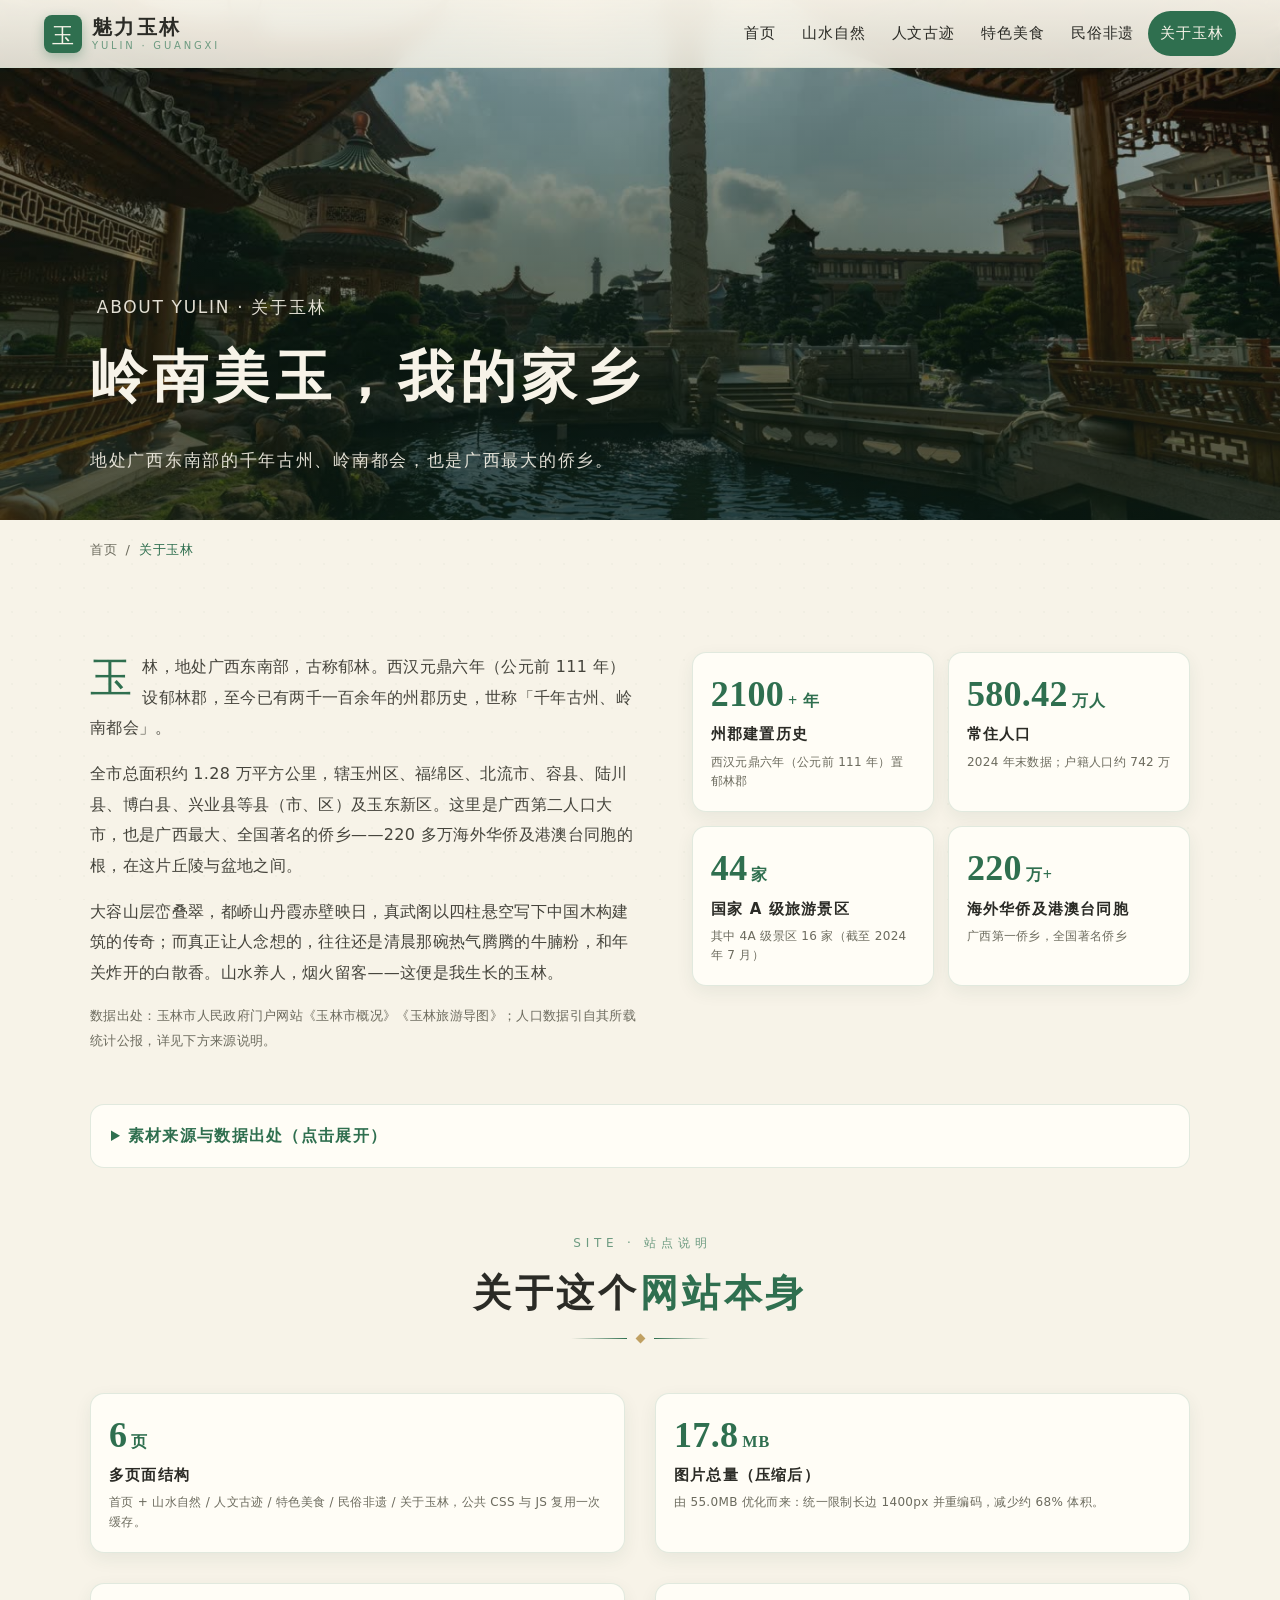
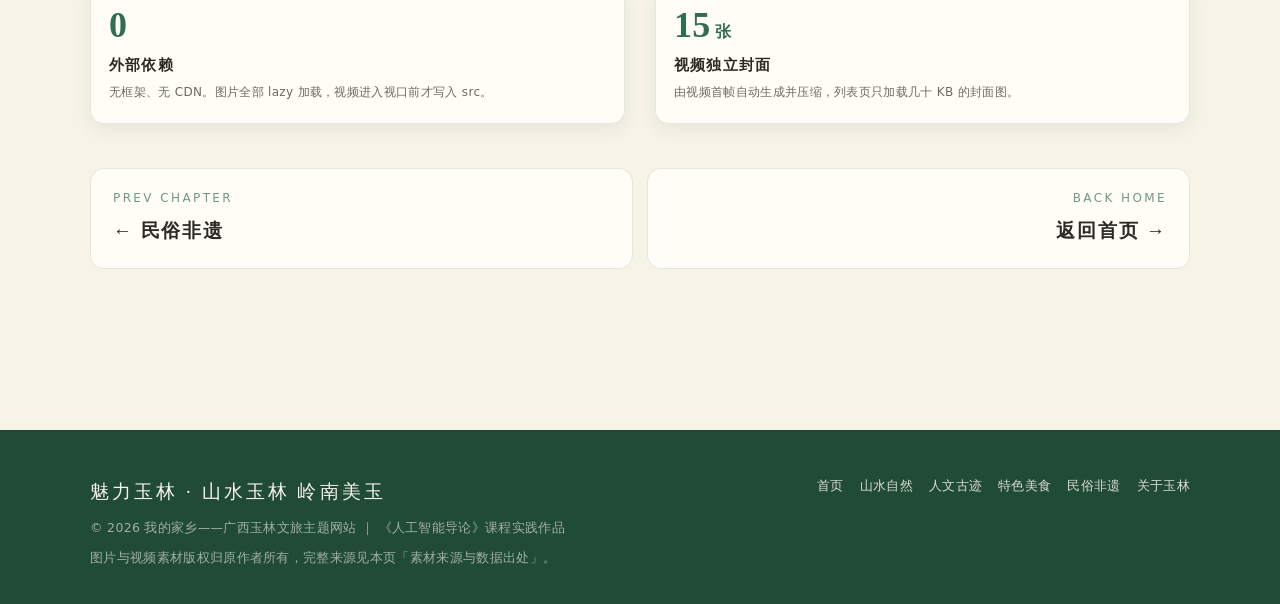
==== about.html @ e33d5b45 "refactor: 拆分为多页面站点并全面优化加载性能 - 新增 nature/culture/food/folk/about 五个内容子页，与首页互跳（导航/面包屑/上下页）  - 抽出公共 ass" ====
<!DOCTYPE html>
<html lang="zh-CN">
<head>
<meta charset="UTF-8">
<meta name="viewport" content="width=device-width, initial-scale=1">
<title>关于玉林 · 魅力玉林 | 城市概况、数据与素材来源</title>
<meta name="description" content="玉林城市概况：2100 余年州郡史、常住人口、A 级景区与侨乡数据，以及本站全部素材来源清单。">
<link rel="stylesheet" href="assets/css/style.css">
</head>
<body class="page-about">

<!-- ==================== 顶栏 ==================== -->
<header class="topbar" id="topbar">
  <a class="brand" href="index.html" aria-label="魅力玉林 首页">
    <span class="seal" aria-hidden="true">玉</span>
    <span class="brand-text"><strong>魅力玉林</strong><em>YULIN · GUANGXI</em></span>
  </a>
  <button class="nav-toggle" id="navToggle" type="button" aria-label="打开导航菜单" aria-expanded="false" aria-controls="nav">
    <span></span><span></span><span></span>
  </button>
  <nav class="nav" id="nav">
    <a href="index.html">首页</a>
    <a href="nature.html">山水自然</a>
    <a href="culture.html">人文古迹</a>
    <a href="food.html">特色美食</a>
    <a href="folk.html">民俗非遗</a>
    <a class="active" href="about.html">关于玉林</a>
  </nav>
</header>

<main>
  <!-- ==================== 章节 Banner ==================== -->
  <section class="banner">
    <img class="banner-img"
         src="images/云天文化城/image_【云天宫】不知天上宫阙，今夕是何..._5.jpg"
         alt="云天文化城重檐飞檐" width="1400" height="933" fetchpriority="high" decoding="async">
    <div class="wrap">
      <p class="banner-kicker">ABOUT YULIN · 关于玉林</p>
      <h1>岭南美玉，我的家乡</h1>
      <p>地处广西东南部的千年古州、岭南都会，也是广西最大的侨乡。</p>
    </div>
  </section>

  <div class="wrap">
    <nav class="crumbs" aria-label="面包屑导航">
      <a href="index.html">首页</a><span aria-hidden="true">/</span><span aria-current="page">关于玉林</span>
    </nav>
  </div>

  <!-- ==================== 城市介绍 + 数据 ==================== -->
  <section class="section">
    <div class="wrap">
      <div class="about-layout">
        <div class="about-text reveal">
          <p>玉林，地处广西东南部，古称郁林。西汉元鼎六年（公元前 111 年）设郁林郡，至今已有两千一百余年的州郡历史，世称「千年古州、岭南都会」。</p>
          <p>全市总面积约 1.28 万平方公里，辖玉州区、福绵区、北流市、容县、陆川县、博白县、兴业县等县（市、区）及玉东新区。这里是广西第二人口大市，也是广西最大、全国著名的侨乡——220 多万海外华侨及港澳台同胞的根，在这片丘陵与盆地之间。</p>
          <p>大容山层峦叠翠，都峤山丹霞赤壁映日，真武阁以四柱悬空写下中国木构建筑的传奇；而真正让人念想的，往往还是清晨那碗热气腾腾的牛腩粉，和年关炸开的白散香。山水养人，烟火留客——这便是我生长的玉林。</p>
          <p style="color:var(--muted);font-size:13px">数据出处：玉林市人民政府门户网站《玉林市概况》《玉林旅游导图》；人口数据引自其所载统计公报，详见下方来源说明。</p>
        </div>

        <div class="stats reveal">
          <div class="stat"><b>2100<i>+ 年</i></b><strong>州郡建置历史</strong><em>西汉元鼎六年（公元前 111 年）置郁林郡</em></div>
          <div class="stat"><b>580.42<i>万人</i></b><strong>常住人口</strong><em>2024 年末数据；户籍人口约 742 万</em></div>
          <div class="stat"><b>44<i>家</i></b><strong>国家 A 级旅游景区</strong><em>其中 4A 级景区 16 家（截至 2024 年 7 月）</em></div>
          <div class="stat"><b>220<i>万+</i></b><strong>海外华侨及港澳台同胞</strong><em>广西第一侨乡，全国著名侨乡</em></div>
        </div>
      </div>

      <!-- ==================== 素材来源 ==================== -->
      <details class="sources reveal" id="sources">
        <summary>素材来源与数据出处（点击展开）</summary>
        <ul>
          <li>大容山 —— 图片 <a href="https://v.douyin.com/3YPUq7xlpsA/" target="_blank" rel="noopener">来源</a>｜视频 <a href="https://v.douyin.com/UGxauupCKGM/" target="_blank" rel="noopener">来源</a></li>
          <li>都峤山 —— 图片 <a href="https://v.douyin.com/fMrpQuWSE94/" target="_blank" rel="noopener">来源</a>｜视频 <a href="https://v.douyin.com/XEjjGRvowjA/" target="_blank" rel="noopener">来源</a></li>
          <li>五彩田园 —— 图片 <a href="https://v.douyin.com/7SADv9L0hDQ/" target="_blank" rel="noopener">来源一</a>、<a href="https://v.douyin.com/dZ1dAxAmpXE/" target="_blank" rel="noopener">来源二</a>｜视频 <a href="https://v.douyin.com/965Pdrl10FY/" target="_blank" rel="noopener">来源</a></li>
          <li>云天文化城 —— 图片 <a href="https://v.douyin.com/Hn6-Z_jtMvI/" target="_blank" rel="noopener">来源</a>｜视频 <a href="https://v.douyin.com/rLKQ4XEEldM/" target="_blank" rel="noopener">来源</a></li>
          <li>真武阁 —— 图片 <a href="https://v.douyin.com/7GkKJ3GbTnc/" target="_blank" rel="noopener">来源</a>｜视频 <a href="https://v.douyin.com/QRXuP50OrpE/" target="_blank" rel="noopener">来源</a></li>
          <li>容州古城 —— 图片 <a href="https://v.douyin.com/Sz82HFeQaGE/" target="_blank" rel="noopener">来源</a>｜视频 <a href="https://v.douyin.com/4uToIEbN_6U/" target="_blank" rel="noopener">来源</a></li>
          <li>客家围屋 —— 图片 <a href="https://v.douyin.com/CV21WQJUL6o/" target="_blank" rel="noopener">来源</a>｜视频 <a href="https://v.douyin.com/ZmzEB37P-wI/" target="_blank" rel="noopener">来源</a></li>
          <li>玉林牛巴 —— 图片 <a href="https://v.douyin.com/6QT5-VgBDtg/" target="_blank" rel="noopener">来源</a>｜视频 <a href="https://v.douyin.com/kp5RqLrjoj8/" target="_blank" rel="noopener">来源</a></li>
          <li>牛腩粉 —— 图片 <a href="https://v.douyin.com/qm5jIbzY8Mo/" target="_blank" rel="noopener">来源一</a>、<a href="https://v.douyin.com/1zoo-OaxwOw/" target="_blank" rel="noopener">来源二</a>、<a href="https://v.douyin.com/xk7M1U4oWoc/" target="_blank" rel="noopener">来源三</a>｜视频 <a href="https://v.douyin.com/Qy0x3wLJGQk/" target="_blank" rel="noopener">来源</a></li>
          <li>玉林白散 —— 图片 <a href="https://v.douyin.com/neT2dTKUNKA/" target="_blank" rel="noopener">来源</a>｜视频 <a href="https://v.douyin.com/3ed1xKkwOqg/" target="_blank" rel="noopener">来源</a></li>
          <li>福绵鸭 —— 图片 <a href="https://v.douyin.com/lck3PCItN-Y/" target="_blank" rel="noopener">来源</a>｜视频 <a href="https://v.douyin.com/juvAnXawW_g/" target="_blank" rel="noopener">来源</a></li>
          <li>玉林八音 —— 图片 <a href="https://v.douyin.com/ANZ27YuTKTY/" target="_blank" rel="noopener">来源</a>｜视频 <a href="https://v.douyin.com/fQB8aFXVew4/" target="_blank" rel="noopener">来源</a></li>
          <li>桂南采茶戏 —— 视频 <a href="https://v.douyin.com/_YShk_xRxvM/" target="_blank" rel="noopener">来源</a></li>
          <li>客家山歌 —— 视频 <a href="https://v.douyin.com/OTaK-ZQKKiI/" target="_blank" rel="noopener">来源</a></li>
          <li>玉林木偶戏 —— 图片 <a href="https://v.douyin.com/b_32V5vmQDI/" target="_blank" rel="noopener">来源</a>｜视频 <a href="https://v.douyin.com/hQR5QPqquMw/" target="_blank" rel="noopener">来源</a></li>
        </ul>
        <p class="note">
          完整溯源清单另见本站 <code>资料/图像溯源.docx</code>。所有图片与视频素材均采集自抖音公开短视频，版权归原作者所有，本站仅用于《人工智能导论》课程实践展示，不作商业用途。
          城市数据参考：玉林市人民政府门户网站
          <a href="http://www.yulin.gov.cn/zwgk/zjyl/ylgk/t997131.shtml" target="_blank" rel="noopener">《玉林市概况》</a>、
          <a href="http://www.yulin.gov.cn/bmlqfw/jsms/yk/lydt/t18738068.shtml" target="_blank" rel="noopener">《玉林旅游导图》</a>。
        </p>
      </details>

      <!-- ==================== 站点说明 ==================== -->
      <div class="sec-head reveal" style="margin-top:clamp(40px,5vw,64px)">
        <p class="sec-kicker">Site · 站点说明</p>
        <h2 class="sec-title">关于这个<b>网站本身</b></h2>
        <div class="sec-divider" aria-hidden="true"><i></i><span></span><i></i></div>
      </div>

      <div class="theme-grid reveal">
        <div class="stat">
          <b>6<i>页</i></b>
          <strong>多页面结构</strong>
          <em>首页 + 山水自然 / 人文古迹 / 特色美食 / 民俗非遗 / 关于玉林，公共 CSS 与 JS 复用一次缓存。</em>
        </div>
        <div class="stat">
          <b>17.8<i>MB</i></b>
          <strong>图片总量（压缩后）</strong>
          <em>由 55.0MB 优化而来：统一限制长边 1400px 并重编码，减少约 68% 体积。</em>
        </div>
        <div class="stat">
          <b>0</b>
          <strong>外部依赖</strong>
          <em>无框架、无 CDN。图片全部 lazy 加载，视频进入视口前才写入 src。</em>
        </div>
        <div class="stat">
          <b>15<i>张</i></b>
          <strong>视频独立封面</strong>
          <em>由视频首帧自动生成并压缩，列表页只加载几十 KB 的封面图。</em>
        </div>
      </div>

      <div class="pager reveal" style="margin-top:clamp(28px,4vw,44px)">
        <a class="prev" href="folk.html"><small>PREV CHAPTER</small><strong>← 民俗非遗</strong></a>
        <a class="next" href="index.html"><small>BACK HOME</small><strong>返回首页 →</strong></a>
      </div>
    </div>
  </section>
</main>

<!-- ==================== 页脚 ==================== -->
<footer class="footer">
  <div class="wrap">
    <div>
      <p class="f-brand">魅力玉林 · 山水玉林 岭南美玉</p>
      <small>© 2026 我的家乡——广西玉林文旅主题网站 ｜ 《人工智能导论》课程实践作品</small>
      <small>图片与视频素材版权归原作者所有，完整来源见本页「素材来源与数据出处」。</small>
    </div>
    <nav class="footer-links" aria-label="页脚导航">
      <a href="index.html">首页</a>
      <a href="nature.html">山水自然</a>
      <a href="culture.html">人文古迹</a>
      <a href="food.html">特色美食</a>
      <a href="folk.html">民俗非遗</a>
      <a href="about.html">关于玉林</a>
    </nav>
  </div>
</footer>

<button class="to-top" id="toTop" type="button" aria-label="返回页面顶部"></button>

<script src="assets/js/main.js"></script>
</body>
</html>
---- assets/css/style.css ----
@charset "UTF-8";
/* ==========================================================================
   魅力玉林 · 公共样式表
   被 index.html 及 nature/culture/food/folk/about 五个子页面共用
   多页面共用同一份 CSS：浏览器只需加载一次，翻页时直接命中缓存
   ========================================================================== */

/* ---------- 1. 设计变量 ---------- */
:root{
  /* 主色：青绿 + 米白（国风水墨） */
  --green:#2f6f4f;
  --green-deep:#204b37;
  --green-soft:#6d9b81;
  --cream:#f7f3e8;
  --paper:#fffdf6;
  --ink:#2b2b26;
  --muted:#6c6b5e;
  --gold:#c0a062;
  --line:rgba(47,111,79,.14);

  /* 排版尺度 */
  --font-serif:"Songti SC","STSong","Noto Serif SC","Source Han Serif SC","SimSun",serif;
  --font-sans:"PingFang SC","HarmonyOS Sans SC","Microsoft YaHei","Noto Sans SC",system-ui,-apple-system,sans-serif;

  /* 间距与圆角 */
  --radius:14px;
  --radius-lg:20px;
  --shadow-sm:0 6px 18px rgba(35,77,57,.07);
  --shadow-lg:0 20px 46px rgba(35,77,57,.18);

  /* 顶栏高度：同时驱动 scroll-padding，避免锚点被顶栏遮挡 */
  --header-h:68px;

  /* 内容宽度 */
  --wrap:1180px;
  --wrap-narrow:760px;
}

/* ---------- 2. 基础重置 ---------- */
*,*::before,*::after{box-sizing:border-box}
html{
  scroll-behavior:smooth;
  -webkit-text-size-adjust:100%;
  scroll-padding-top:var(--header-h); /* 修复锚点定位被固定顶栏遮挡 */
}
body{
  margin:0;
  background:var(--cream);
  color:var(--ink);
  font-family:var(--font-sans);
  font-size:16px;
  line-height:1.9;
  overflow-x:hidden;
  /* 中文排版：字距与行距更适合长段落阅读 */
  letter-spacing:.02em;
}
img,video{display:block;max-width:100%;height:auto}
a{color:inherit;text-decoration:none}
button{font-family:inherit;cursor:pointer;border:0;background:none;color:inherit}
h1,h2,h3,h4{margin:0;font-weight:600;line-height:1.35;letter-spacing:.06em}
p{margin:0}
ul{margin:0;padding:0;list-style:none}
::selection{background:rgba(47,111,79,.22)}
:focus-visible{outline:2px solid var(--green);outline-offset:3px;border-radius:4px}

/* 宣纸底纹（纯 CSS，不影响布局） */
body::before{
  content:"";position:fixed;inset:0;z-index:0;pointer-events:none;opacity:.3;
  background-image:radial-gradient(rgba(47,111,79,.1) 1px,transparent 1px);
  background-size:24px 24px;
}
.topbar,main,.footer{position:relative;z-index:1}

/* ---------- 3. 布局容器与通用排版 ---------- */
.wrap{max-width:var(--wrap);margin:0 auto;padding:0 clamp(16px,4vw,40px)}
.wrap-narrow{max-width:var(--wrap-narrow);margin:0 auto;padding:0 clamp(16px,4vw,40px)}
.section{padding:clamp(52px,7vw,96px) 0}
.section-alt{background:var(--paper);border-top:1px solid var(--line);border-bottom:1px solid var(--line)}

/* 标题：避免末行孤字，统一中西混排间距 */
.heading-serif{font-family:var(--font-serif);text-wrap:pretty}
.sec-head{max-width:var(--wrap-narrow);margin:0 auto clamp(32px,4vw,52px);text-align:center}
.sec-kicker{font-size:12px;letter-spacing:.4em;text-indent:.4em;color:var(--green-soft);text-transform:uppercase}
.sec-title{font-family:var(--font-serif);font-size:clamp(25px,3.4vw,38px);letter-spacing:.1em;margin:.35em 0 .4em}
.sec-title b{color:var(--green);font-weight:700}
.sec-divider{display:flex;align-items:center;justify-content:center;gap:10px;margin:12px 0 14px}
.sec-divider i{width:56px;height:1px;background:linear-gradient(90deg,transparent,var(--green))}
.sec-divider i:last-child{background:linear-gradient(90deg,var(--green),transparent)}
.sec-divider span{width:7px;height:7px;background:var(--gold);transform:rotate(45deg)}
.sec-desc{color:var(--muted);font-size:15px;text-wrap:pretty}
.lead{font-size:clamp(16px,1.6vw,18px);line-height:2;color:#45443c;text-wrap:pretty}

/* ---------- 4. 顶栏与导航 ---------- */
.topbar{
  position:fixed;top:0;left:0;right:0;z-index:100;height:var(--header-h);
  display:flex;align-items:center;justify-content:space-between;gap:16px;
  padding:0 clamp(14px,4vw,44px);
  background:linear-gradient(180deg,rgba(247,243,232,.97),rgba(247,243,232,.88));
  backdrop-filter:saturate(140%) blur(10px);
  -webkit-backdrop-filter:saturate(140%) blur(10px);
  border-bottom:1px solid var(--line);
  transition:height .3s ease,box-shadow .3s ease;
}
.topbar.scrolled{height:58px;box-shadow:0 8px 26px rgba(35,77,57,.1)}
.brand{display:flex;align-items:center;gap:10px;flex-shrink:0}
.seal{
  width:38px;height:38px;flex:0 0 38px;display:grid;place-items:center;
  background:var(--green);color:var(--cream);border-radius:8px;
  font-family:var(--font-serif);font-size:22px;
  box-shadow:0 4px 12px rgba(47,111,79,.35);
}
.brand-text{display:flex;flex-direction:column;line-height:1.25}
.brand-text strong{font-family:var(--font-serif);font-size:20px;letter-spacing:.12em}
.brand-text em{font-style:normal;font-size:10px;letter-spacing:.28em;color:var(--green-soft)}

.nav{display:flex;align-items:center;gap:2px;flex-wrap:nowrap}
.nav a{
  position:relative;padding:8px 12px;font-size:15px;letter-spacing:.06em;
  border-radius:999px;white-space:nowrap;
  transition:color .25s ease,background .25s ease;
}
.nav a::after{
  content:"";position:absolute;left:50%;bottom:3px;width:0;height:2px;
  background:var(--green);border-radius:2px;transform:translateX(-50%);transition:width .28s ease;
}
.nav a:hover{color:var(--green)}
.nav a:hover::after{width:36%}
.nav a.active{color:var(--cream);background:var(--green)}
.nav a.active::after{width:0}

/* 汉堡按钮 */
.nav-toggle{
  display:none;width:42px;height:42px;border-radius:10px;
  flex-direction:column;align-items:center;justify-content:center;gap:5px;
  border:1px solid var(--line);background:rgba(255,255,255,.55);
}
.nav-toggle span{display:block;width:20px;height:2px;background:var(--green);border-radius:2px;transition:transform .3s ease,opacity .2s ease}
.nav-toggle.is-open span:nth-child(1){transform:translateY(7px) rotate(45deg)}
.nav-toggle.is-open span:nth-child(2){opacity:0}
.nav-toggle.is-open span:nth-child(3){transform:translateY(-7px) rotate(-45deg)}

/* ---------- 5. 首页 Hero（全屏） ---------- */
.hero{
  position:relative;min-height:100vh;display:flex;align-items:center;justify-content:center;
  overflow:hidden;background:var(--green-deep);
  padding:calc(var(--header-h) + 48px) 20px 96px;text-align:center;
}
@supports (height:100svh){.hero{min-height:100svh}}
.hero-img{position:absolute;inset:0;width:100%;height:100%;object-fit:cover;object-position:center 45%;animation:heroZoom 24s ease-out forwards}
@keyframes heroZoom{from{transform:scale(1.08)}to{transform:scale(1)}}
.hero::after{
  content:"";position:absolute;inset:0;
  background:
    radial-gradient(120% 80% at 50% 40%,rgba(10,26,18,.12),rgba(10,26,18,.6) 100%),
    linear-gradient(180deg,rgba(15,34,24,.45),rgba(15,34,24,.18) 38%,rgba(12,30,21,.82));
}
.hero-inner{position:relative;z-index:2;color:var(--cream);max-width:900px}
.hero-kicker{
  display:inline-block;font-size:13px;letter-spacing:.42em;text-indent:.42em;
  padding:6px 18px;margin-bottom:22px;border:1px solid rgba(247,243,232,.5);border-radius:999px;
}
.hero h1{
  font-family:var(--font-serif);font-weight:700;
  font-size:clamp(36px,7vw,82px);letter-spacing:.1em;line-height:1.25;
  text-shadow:0 6px 30px rgba(0,0,0,.45);text-wrap:pretty;
}
.hero-sub{margin:22px auto 0;max-width:640px;font-size:clamp(15px,1.8vw,19px);letter-spacing:.14em;color:rgba(247,243,232,.92)}
.hero-line{width:120px;height:1px;margin:28px auto 0;background:linear-gradient(90deg,transparent,var(--cream),transparent)}
.hero-actions{display:flex;flex-wrap:wrap;gap:14px;justify-content:center;margin-top:32px}

.scroll-down{
  position:absolute;left:50%;bottom:26px;z-index:3;transform:translateX(-50%);
  width:44px;height:44px;display:grid;place-items:center;border-radius:50%;
  border:1px solid rgba(247,243,232,.55);animation:floatY 2.2s ease-in-out infinite;
}
.scroll-down::after{
  content:"";width:10px;height:10px;margin-top:-4px;
  border-right:2px solid var(--cream);border-bottom:2px solid var(--cream);transform:rotate(45deg);
}
@keyframes floatY{0%,100%{transform:translate(-50%,0)}50%{transform:translate(-50%,9px)}}

/* ---------- 6. 按钮 ---------- */
.btn{
  display:inline-flex;align-items:center;gap:8px;
  padding:12px 26px;border-radius:999px;font-size:15px;letter-spacing:.1em;
  border:1px solid var(--green);color:var(--green);background:rgba(255,255,255,.14);
  transition:background .28s ease,color .28s ease,transform .28s ease;
}
.btn:hover{background:var(--green);color:var(--cream);transform:translateY(-2px)}
.btn-solid{background:var(--green);color:var(--cream)}
.btn-solid:hover{background:var(--green-deep)}
.btn-ghost-light{border-color:rgba(247,243,232,.6);color:var(--cream);background:rgba(247,243,232,.1)}
.btn-ghost-light:hover{background:var(--cream);color:var(--green)}

/* ---------- 7. 子页 Banner（比首页轻） ---------- */
.banner{
  position:relative;min-height:min(58vh,520px);display:flex;align-items:flex-end;
  overflow:hidden;background:var(--green-deep);color:var(--cream);
  padding:calc(var(--header-h) + 56px) 0 44px;
}
.banner-img{position:absolute;inset:0;width:100%;height:100%;object-fit:cover;object-position:center 40%}
.banner::after{
  content:"";position:absolute;inset:0;
  background:linear-gradient(180deg,rgba(12,30,21,.28),rgba(12,30,21,.72));
}
.banner .wrap{position:relative;z-index:2;width:100%}
.banner-kicker{font-size:12px;letter-spacing:.4em;text-indent:.4em;color:rgba(247,243,232,.8)}
.banner h1{font-family:var(--font-serif);font-size:clamp(30px,5.2vw,56px);letter-spacing:.1em;margin:.3em 0 .5em;text-wrap:pretty}
.banner p{max-width:640px;color:rgba(247,243,232,.9);font-size:clamp(14px,1.5vw,17px);letter-spacing:.1em}

/* 面包屑 */
.crumbs{
  display:flex;flex-wrap:wrap;align-items:center;gap:8px;
  font-size:13px;letter-spacing:.06em;color:var(--muted);
  padding:18px 0 0;
}
.crumbs a:hover{color:var(--green)}
.crumbs span[aria-current]{color:var(--green)}

/* ---------- 8. 首页：板块入口卡片 ---------- */
.theme-grid{display:grid;grid-template-columns:repeat(2,minmax(0,1fr));gap:clamp(18px,2.4vw,30px)}
.theme-card{
  position:relative;display:flex;flex-direction:column;
  background:var(--paper);border:1px solid var(--line);border-radius:var(--radius-lg);
  overflow:hidden;box-shadow:var(--shadow-sm);
  transition:transform .4s cubic-bezier(.22,.61,.36,1),box-shadow .4s ease;
}
.theme-card:hover{transform:translateY(-10px);box-shadow:var(--shadow-lg)}
.theme-card-media{position:relative;overflow:hidden;background:#eae4d4;aspect-ratio:3/2}
.theme-card-media img{width:100%;height:100%;object-fit:cover;transition:transform .8s cubic-bezier(.22,.61,.36,1)}
.theme-card:hover .theme-card-media img{transform:scale(1.07)}
.theme-card-media .tagline{
  position:absolute;left:14px;top:14px;z-index:2;
  padding:5px 12px;border-radius:999px;font-size:12px;letter-spacing:.16em;
  color:var(--cream);background:rgba(32,75,55,.72);backdrop-filter:blur(4px);
}
.theme-card-body{padding:clamp(18px,2.2vw,26px);display:flex;flex-direction:column;gap:10px;flex:1}
.theme-card-body h3{font-family:var(--font-serif);font-size:clamp(20px,2.2vw,24px);letter-spacing:.1em}
.theme-card-body small{display:block;font-size:11px;letter-spacing:.24em;color:var(--green-soft)}
.theme-card-body p{color:#4a4a42;font-size:15px;text-wrap:pretty}
.theme-card-more{
  margin-top:auto;padding-top:12px;border-top:1px dashed var(--line);
  color:var(--green);font-size:14px;letter-spacing:.1em;
  display:flex;align-items:center;justify-content:space-between;
}
.theme-card:hover .theme-card-more span{transform:translateX(4px)}
.theme-card-more span{transition:transform .3s ease}

/* ---------- 9. 详情页：图文交错条目 ---------- */
.spot{
  display:grid;grid-template-columns:1.05fr .95fr;gap:clamp(20px,3.4vw,48px);
  align-items:center;padding:clamp(28px,3.4vw,44px) 0;
  border-top:1px solid var(--line);
}
.spot:first-of-type{border-top:0}
.spot:nth-child(even) .spot-media{order:2}
.spot-media{position:relative;overflow:hidden;border-radius:var(--radius);background:#eae4d4;cursor:zoom-in}
.spot-media img{width:100%;height:auto;transition:transform .8s cubic-bezier(.22,.61,.36,1)}
.spot-media:hover img{transform:scale(1.04)}
.spot-media .zoom-tip{
  position:absolute;right:12px;bottom:12px;padding:5px 12px;border-radius:999px;
  font-size:12px;letter-spacing:.1em;color:var(--cream);background:rgba(32,75,55,.72);
  backdrop-filter:blur(4px);opacity:0;transform:translateY(8px);transition:opacity .3s ease,transform .3s ease;
}
.spot-media:hover .zoom-tip{opacity:1;transform:none}
.spot-body h3{font-family:var(--font-serif);font-size:clamp(22px,2.6vw,30px);letter-spacing:.1em;margin-bottom:6px}
.spot-body small{display:block;font-size:11px;letter-spacing:.26em;color:var(--green-soft);margin-bottom:14px}
.spot-body p{color:#4a4a42;text-wrap:pretty}

/* 缩略图条 */
.thumbs{display:flex;flex-wrap:wrap;gap:10px;margin-top:16px}
.thumbs button{padding:0;border:1px solid var(--line);border-radius:10px;overflow:hidden;line-height:0;background:#eae4d4}
.thumbs button img{width:88px;height:66px;object-fit:cover;transition:transform .35s ease,opacity .3s ease}
.thumbs button:hover{border-color:var(--green)}
.thumbs button:hover img{transform:scale(1.1)}

/* 标签与来源 */
.tags{display:flex;flex-wrap:wrap;gap:6px;margin-top:14px}
.tags span{padding:3px 10px;border:1px solid var(--line);border-radius:999px;font-size:12.5px;color:var(--green)}
.facts{display:grid;grid-template-columns:repeat(auto-fit,minmax(140px,1fr));gap:10px;margin-top:16px}
.facts li{background:var(--cream);border-radius:10px;padding:10px 12px;font-size:13px;color:var(--muted);line-height:1.6}
.facts li b{display:block;color:var(--green);font-size:14px;letter-spacing:.06em;margin-bottom:2px}
.src-link{display:inline-block;margin-top:14px;font-size:12.5px;color:var(--green);border-bottom:1px solid transparent;transition:border-color .25s ease}
.src-link:hover{border-bottom-color:var(--green)}

/* ---------- 10. 视频区块 ---------- */
.video-box{
  background:var(--paper);border:1px solid var(--line);border-radius:var(--radius-lg);
  overflow:hidden;box-shadow:var(--shadow-sm);
}
.video-player{position:relative;aspect-ratio:16/9;background:#101a15;overflow:hidden}
.video-player video{width:100%;height:100%;object-fit:cover;background:#101a15}
.play-btn{
  position:absolute;inset:0;z-index:2;display:grid;place-items:center;
  background:linear-gradient(180deg,rgba(16,26,21,.12),rgba(16,26,21,.55));
  transition:opacity .35s ease,visibility .35s ease;
}
.play-btn i{
  width:64px;height:64px;display:grid;place-items:center;border-radius:50%;font-style:normal;
  background:rgba(247,243,232,.94);color:var(--green);font-size:20px;
  box-shadow:0 10px 26px rgba(0,0,0,.35);transition:transform .3s ease;
}
.play-btn::after{
  content:"点击播放";position:absolute;bottom:16px;left:0;right:0;
  text-align:center;color:var(--cream);font-size:12px;letter-spacing:.24em;
}
.play-btn:hover i{transform:scale(1.08)}
.video-player.playing .play-btn{opacity:0;visibility:hidden;pointer-events:none}
.video-meta{padding:16px 20px 20px}
.video-meta h3{font-family:var(--font-serif);font-size:19px;letter-spacing:.08em}
.video-meta p{margin-top:6px;color:var(--muted);font-size:13.5px;line-height:1.75}

/* 全屏按钮与影院模式 */
.fs-btn{
  position:absolute;top:12px;right:12px;z-index:3;
  padding:6px 11px;border-radius:8px;font-size:12px;letter-spacing:.12em;
  color:var(--cream);background:rgba(32,75,55,.72);border:1px solid rgba(247,243,232,.3);
  backdrop-filter:blur(4px);opacity:0;transition:opacity .3s ease,background .25s ease;
}
.video-box:hover .fs-btn,.video-player.playing .fs-btn{opacity:1}
.fs-btn:hover{background:rgba(32,75,55,.95)}
.video-player.cinema{position:fixed;inset:0;z-index:280;width:100vw;height:100vh;aspect-ratio:auto;border-radius:0;background:#000}
.video-player.cinema video{object-fit:contain}
.video-player.cinema .play-btn{opacity:0;visibility:hidden;pointer-events:none}
.cinema-close{display:none}
.video-player.cinema .cinema-close{
  display:grid;place-items:center;position:absolute;top:18px;left:18px;z-index:4;
  width:44px;height:44px;border-radius:50%;font-size:18px;color:var(--cream);
  background:rgba(247,243,232,.16);border:1px solid rgba(247,243,232,.35);
}
.cinema-close:hover{background:rgba(247,243,232,.32)}
body.cinema-open{overflow:hidden}

/* ---------- 11. 数据卡 / 关于页 ---------- */
.about-layout{display:grid;grid-template-columns:1.05fr .95fr;gap:clamp(24px,4vw,52px);align-items:start}
.about-text p{color:#45443c;margin-bottom:16px;text-wrap:pretty}
.about-text p:first-of-type::first-letter{
  font-family:var(--font-serif);font-size:2.6em;line-height:1;
  float:left;margin:6px 10px 0 0;color:var(--green);
}
.stats{display:grid;grid-template-columns:repeat(2,minmax(0,1fr));gap:14px}
.stat{background:var(--paper);border:1px solid var(--line);border-radius:14px;padding:20px 18px;box-shadow:var(--shadow-sm);transition:transform .3s ease,box-shadow .3s ease}
.stat:hover{transform:translateY(-6px);box-shadow:var(--shadow-lg)}
.stat b{display:block;font-family:var(--font-serif);font-size:clamp(28px,3.4vw,36px);color:var(--green);line-height:1.2}
.stat b i{font-style:normal;font-size:.45em;letter-spacing:.06em;margin-left:4px}
.stat strong{display:block;margin-top:4px;font-size:15px;letter-spacing:.08em}
.stat em{display:block;font-style:normal;margin-top:4px;font-size:12px;color:var(--muted);line-height:1.6}

/* 数据来源折叠区 */
.sources{margin-top:34px;background:var(--paper);border:1px solid var(--line);border-radius:14px;padding:16px 20px}
.sources summary{cursor:pointer;color:var(--green);letter-spacing:.08em;font-weight:600}
.sources ul{margin:14px 0 0;display:grid;grid-template-columns:repeat(auto-fill,minmax(280px,1fr));gap:8px 22px}
.sources li{color:var(--muted);font-size:13px;line-height:1.9;overflow-wrap:anywhere}
.sources a{color:var(--green);border-bottom:1px solid rgba(47,111,79,.35)}
.sources .note{margin-top:14px;color:var(--muted);font-size:13px}

/* ---------- 12. 上下页导航 ---------- */
.pager{display:flex;flex-wrap:wrap;gap:14px;justify-content:space-between;margin-top:8px}
.pager a{
  flex:1 1 240px;display:flex;flex-direction:column;gap:4px;
  padding:18px 22px;border:1px solid var(--line);border-radius:var(--radius);
  background:var(--paper);transition:transform .3s ease,box-shadow .3s ease,border-color .3s ease;
}
.pager a:hover{transform:translateY(-4px);box-shadow:var(--shadow-lg);border-color:var(--green)}
.pager a small{font-size:12px;letter-spacing:.2em;color:var(--green-soft)}
.pager a strong{font-family:var(--font-serif);font-size:19px;letter-spacing:.1em}
.pager a.next{text-align:right;align-items:flex-end}

/* ---------- 13. 页脚 ---------- */
.footer{background:var(--green-deep);color:rgba(247,243,232,.86);padding:44px 0 34px;margin-top:clamp(40px,6vw,72px)}
.footer .wrap{display:flex;flex-wrap:wrap;gap:18px;justify-content:space-between;align-items:flex-start}
.f-brand{font-family:var(--font-serif);font-size:19px;letter-spacing:.16em;color:var(--cream)}
.footer small{display:block;font-size:12.5px;color:rgba(247,243,232,.6);margin-top:6px;max-width:620px;line-height:1.9}
.footer-links{display:flex;flex-wrap:wrap;gap:8px 16px;font-size:13px;max-width:420px}
.footer-links a:hover{color:var(--cream);text-decoration:underline}

/* ---------- 14. 滚动渐现 ---------- */
.reveal{opacity:0;transform:translateY(28px);transition:opacity .75s ease,transform .75s cubic-bezier(.22,.61,.36,1)}
.reveal.in{opacity:1;transform:none}

/* ---------- 15. 返回顶部 ---------- */
.to-top{
  position:fixed;right:22px;bottom:26px;z-index:90;
  width:50px;height:50px;border-radius:50%;display:grid;place-items:center;
  background:var(--green);color:var(--cream);box-shadow:0 12px 28px rgba(35,77,57,.32);
  opacity:0;visibility:hidden;transform:translateY(14px);
  transition:opacity .35s ease,transform .35s ease,visibility .35s ease,background .25s ease;
}
.to-top.show{opacity:1;visibility:visible;transform:none}
.to-top:hover{background:var(--green-deep)}
.to-top::before{content:"";width:10px;height:10px;margin-bottom:-6px;border-left:2px solid var(--cream);border-top:2px solid var(--cream);transform:rotate(45deg)}

/* ---------- 16. 图片灯箱 ---------- */
.lightbox{position:fixed;inset:0;z-index:300;display:none;align-items:center;justify-content:center;padding:clamp(12px,4vw,40px);background:rgba(14,24,18,.93);backdrop-filter:blur(6px)}
.lightbox.open{display:flex}
.lb-figure{display:flex;flex-direction:column;align-items:center;gap:14px;max-width:100%;margin:0}
.lb-img{max-width:92vw;max-height:76vh;object-fit:contain;border-radius:8px;box-shadow:0 24px 70px rgba(0,0,0,.55);animation:lbIn .32s ease}
@keyframes lbIn{from{opacity:0;transform:scale(.97)}to{opacity:1;transform:none}}
.lb-cap{color:rgba(247,243,232,.92);text-align:center;max-width:760px}
.lb-cap h4{font-family:var(--font-serif);font-size:19px;letter-spacing:.1em}
.lb-cap p{font-size:13.5px;color:rgba(247,243,232,.66);margin-top:4px}
.lb-count{margin-top:2px;font-size:12px;letter-spacing:.2em;color:var(--green-soft)}
.lb-btn{
  position:absolute;z-index:2;width:46px;height:46px;border-radius:50%;
  display:grid;place-items:center;font-size:20px;
  background:rgba(247,243,232,.16);color:var(--cream);border:1px solid rgba(247,243,232,.35);
  transition:background .25s ease,transform .25s ease;
}
.lb-btn:hover{background:rgba(247,243,232,.32);transform:scale(1.06)}
.lb-close{top:18px;right:18px}
.lb-prev{left:18px;top:50%;transform:translateY(-50%)}
.lb-next{right:18px;top:50%;transform:translateY(-50%)}

/* ---------- 17. 响应式 ---------- */
@media(max-width:1100px){
  .nav a{padding:8px 9px;font-size:14px}
  .brand-text em{display:none}
}
@media(max-width:900px){
  .about-layout,.spot{grid-template-columns:1fr}
  .spot:nth-child(even) .spot-media{order:0}
  .spot-media{max-width:640px}
  .nav{
    position:fixed;top:var(--header-h);left:0;right:0;flex-direction:column;align-items:stretch;gap:0;
    padding:6px 22px 18px;background:var(--paper);
    border-bottom:1px solid var(--line);box-shadow:0 20px 40px rgba(35,77,57,.16);
    transform:translateY(-14px);opacity:0;visibility:hidden;
    transition:opacity .28s ease,transform .28s ease,visibility .28s ease;
  }
  .nav.open{transform:none;opacity:1;visibility:visible}
  .nav a{padding:14px 2px;border-bottom:1px dashed var(--line);border-radius:0;font-size:16px}
  .nav a:last-child{border-bottom:0}
  .nav a.active{background:transparent;color:var(--green);font-weight:600}
  .nav a.active::after{width:36%}
  .nav-toggle{display:flex}
}
@media(max-width:640px){
  :root{--header-h:60px}
  .theme-grid{grid-template-columns:1fr}
  .stats{grid-template-columns:1fr}
  .footer .wrap{flex-direction:column}
  .pager a{flex:1 1 100%}
  .pager a.next{text-align:left;align-items:flex-start}
  .lb-prev{left:10px}
  .lb-next{right:10px}
  .lb-img{max-height:64vh}
}

/* ---------- 18. 无障碍：尊重系统降低动效偏好 ---------- */
@media(prefers-reduced-motion:reduce){
  html{scroll-behavior:auto}
  *,*::before,*::after{animation-duration:.01ms!important;animation-iteration-count:1!important;transition-duration:.01ms!important}
  .reveal{opacity:1;transform:none}
}
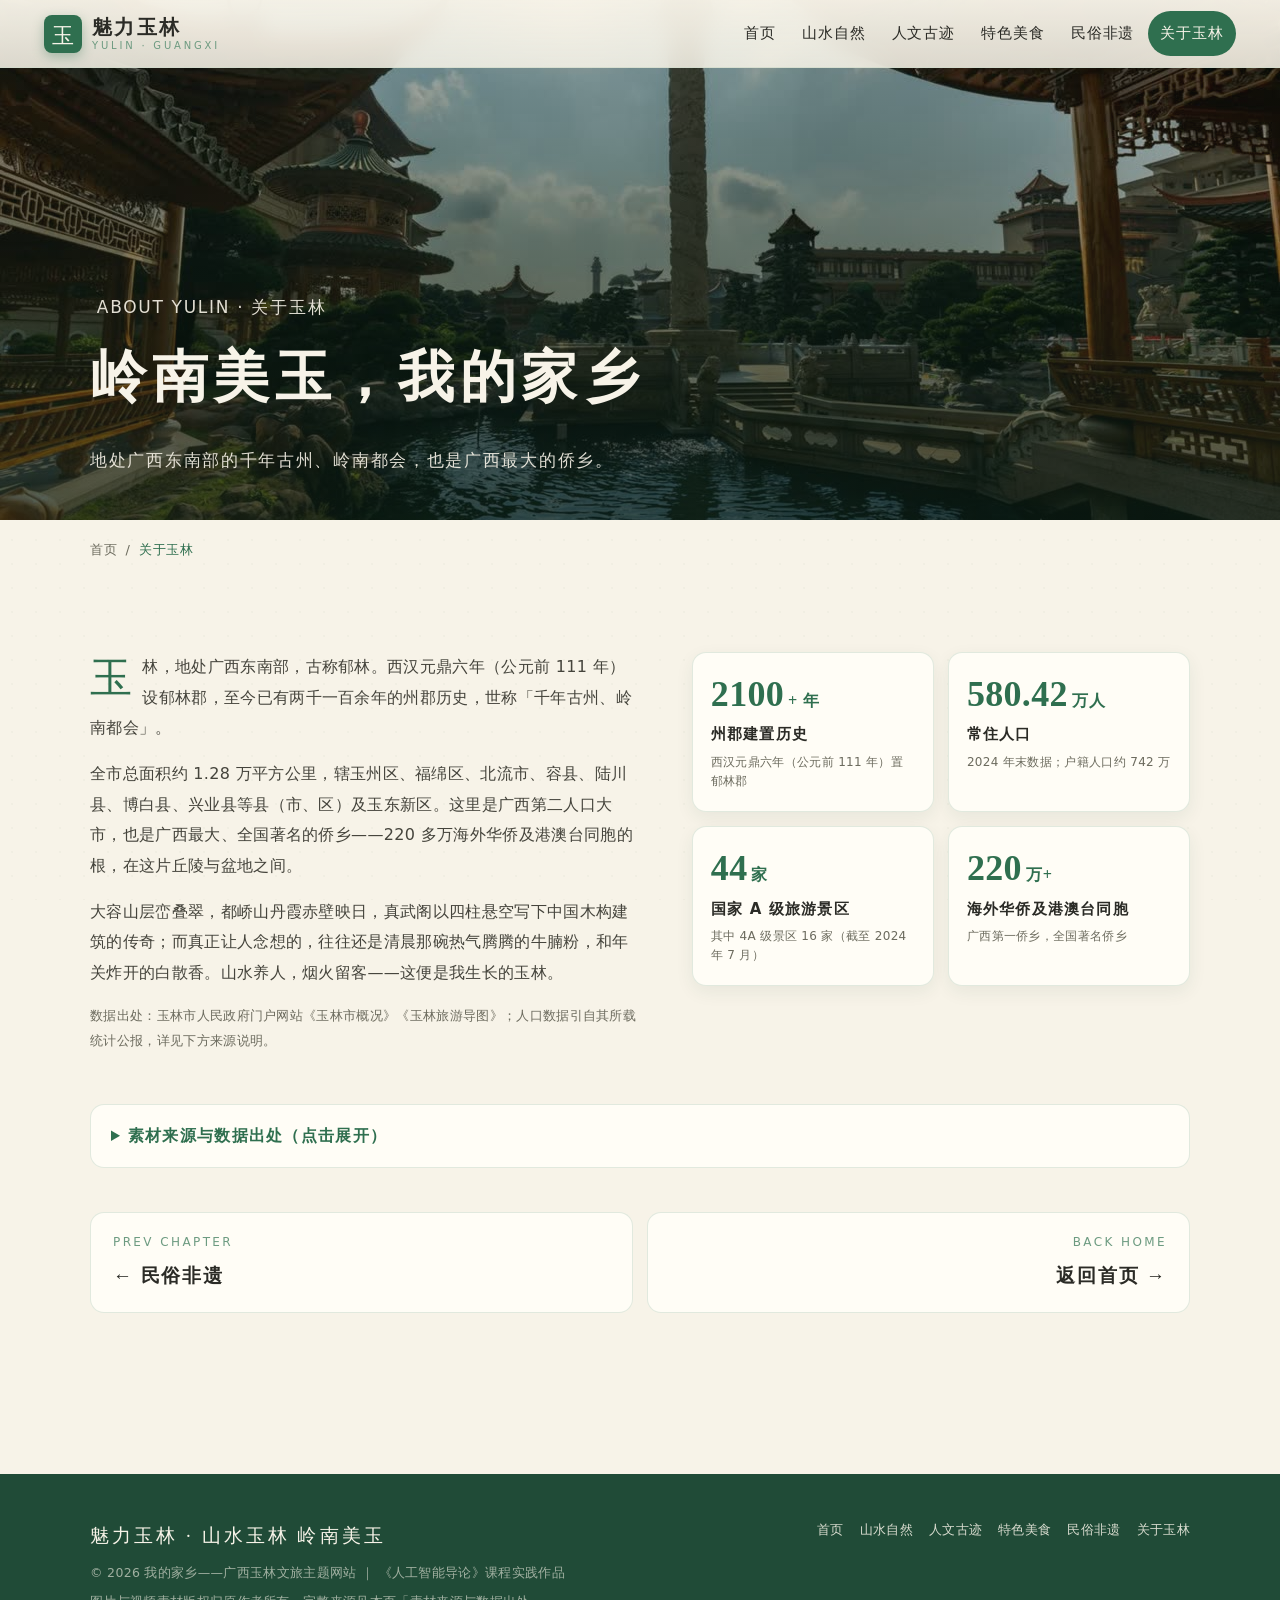
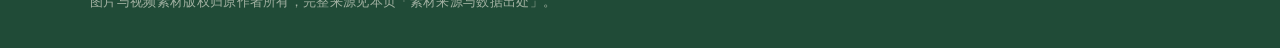
==== commit a17c5acf: "perf: page uses dual-size image variants, fix url escaping" ====
--- a/about.html
+++ b/about.html
@@ -32,7 +32,7 @@
   <!-- ==================== 章节 Banner ==================== -->
   <section class="banner">
     <img class="banner-img"
-         src="images/云天文化城/image_【云天宫】不知天上宫阙，今夕是何..._5.jpg"
+         src="assets/img/display/云天文化城/image_【云天宫】不知天上宫阙，今夕是何..._5.jpg"
          alt="云天文化城重檐飞檐" width="1400" height="933" fetchpriority="high" decoding="async">
     <div class="wrap">
       <p class="banner-kicker">ABOUT YULIN · 关于玉林</p>
@@ -94,36 +94,6 @@
         </p>
       </details>
 
-      <!-- ==================== 站点说明 ==================== -->
-      <div class="sec-head reveal" style="margin-top:clamp(40px,5vw,64px)">
-        <p class="sec-kicker">Site · 站点说明</p>
-        <h2 class="sec-title">关于这个<b>网站本身</b></h2>
-        <div class="sec-divider" aria-hidden="true"><i></i><span></span><i></i></div>
-      </div>
-
-      <div class="theme-grid reveal">
-        <div class="stat">
-          <b>6<i>页</i></b>
-          <strong>多页面结构</strong>
-          <em>首页 + 山水自然 / 人文古迹 / 特色美食 / 民俗非遗 / 关于玉林，公共 CSS 与 JS 复用一次缓存。</em>
-        </div>
-        <div class="stat">
-          <b>17.8<i>MB</i></b>
-          <strong>图片总量（压缩后）</strong>
-          <em>由 55.0MB 优化而来：统一限制长边 1400px 并重编码，减少约 68% 体积。</em>
-        </div>
-        <div class="stat">
-          <b>0</b>
-          <strong>外部依赖</strong>
-          <em>无框架、无 CDN。图片全部 lazy 加载，视频进入视口前才写入 src。</em>
-        </div>
-        <div class="stat">
-          <b>15<i>张</i></b>
-          <strong>视频独立封面</strong>
-          <em>由视频首帧自动生成并压缩，列表页只加载几十 KB 的封面图。</em>
-        </div>
-      </div>
-
       <div class="pager reveal" style="margin-top:clamp(28px,4vw,44px)">
         <a class="prev" href="folk.html"><small>PREV CHAPTER</small><strong>← 民俗非遗</strong></a>
         <a class="next" href="index.html"><small>BACK HOME</small><strong>返回首页 →</strong></a>
